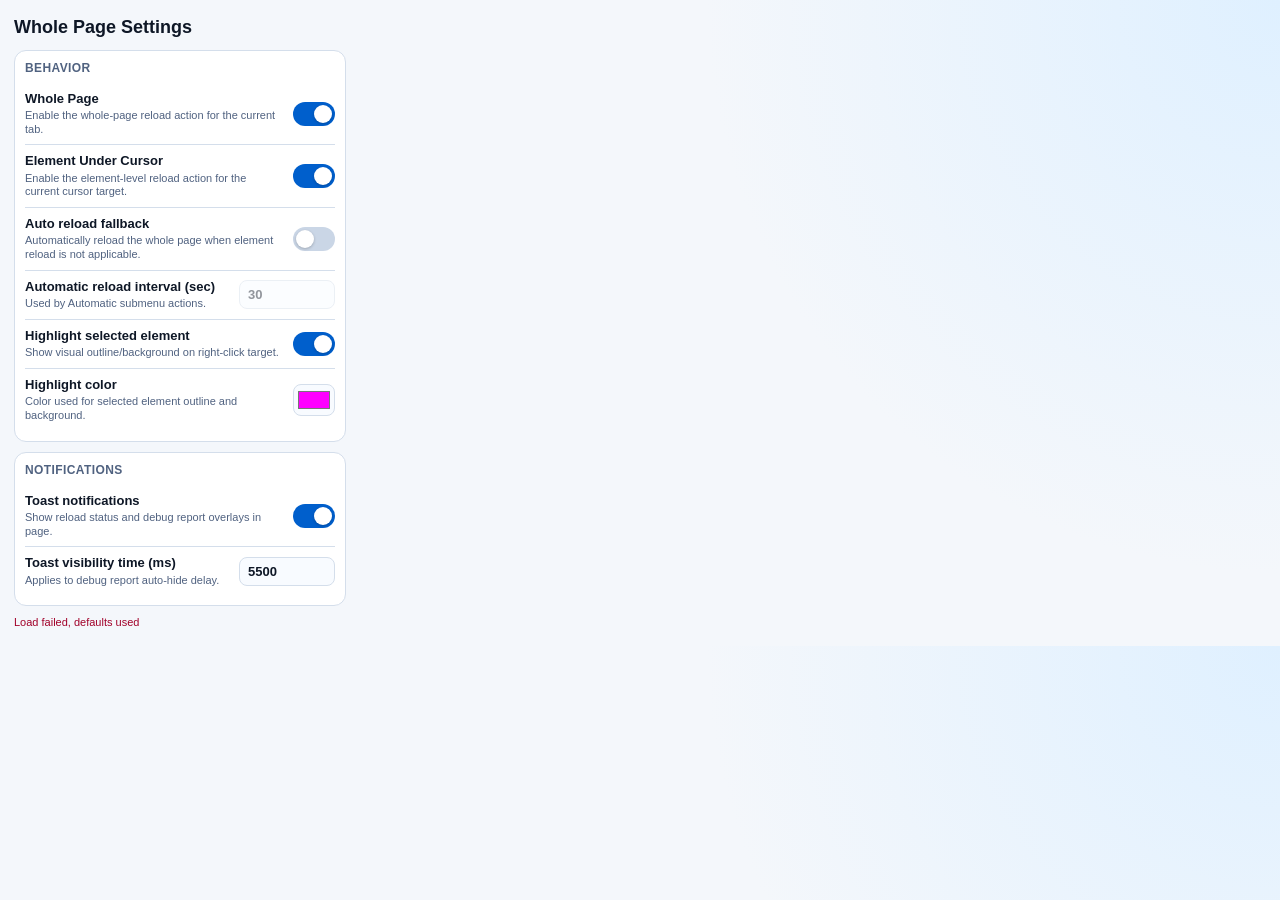
==== DeepReload Extension/Resources/settings.html @ d02b8a39 "plus-minus stable behaviour" ====
<!DOCTYPE html>
<html lang="en">
<head>
  <meta charset="UTF-8">
  <meta name="viewport" content="width=device-width, initial-scale=1.0">
  <title>Whole Page Settings</title>
  <link rel="stylesheet" href="settings.css">
  <script type="module" src="settings.js"></script>
</head>
<body>
  <main class="panel">
    <header class="panel-header">
      <h1>Whole Page Settings</h1>
    </header>

    <section class="section">
      <h2>Behavior</h2>

      <label class="setting-row" for="enable-page-reload">
        <span class="setting-copy">
          <span class="setting-title">Whole Page</span>
          <span class="setting-subtitle">Enable the whole-page reload action for the current tab.</span>
        </span>
        <span class="switch-wrap">
          <input id="enable-page-reload" type="checkbox">
          <span class="switch" aria-hidden="true"></span>
        </span>
      </label>

      <label class="setting-row" for="enable-element-reload">
        <span class="setting-copy">
          <span class="setting-title">Element Under Cursor</span>
          <span class="setting-subtitle">Enable the element-level reload action for the current cursor target.</span>
        </span>
        <span class="switch-wrap">
          <input id="enable-element-reload" type="checkbox">
          <span class="switch" aria-hidden="true"></span>
        </span>
      </label>

      <label class="setting-row" for="enable-auto-reload-fallback">
        <span class="setting-copy">
          <span class="setting-title">Auto reload fallback</span>
          <span class="setting-subtitle">Automatically reload the whole page when element reload is not applicable.</span>
        </span>
        <span class="switch-wrap">
          <input id="enable-auto-reload-fallback" type="checkbox">
          <span class="switch" aria-hidden="true"></span>
        </span>
      </label>

      <label class="input-row" for="auto-reload-interval-sec">
        <span class="setting-copy">
          <span class="setting-title">Automatic reload interval (sec)</span>
          <span class="setting-subtitle">Used by Automatic submenu actions.</span>
        </span>
        <input id="auto-reload-interval-sec" type="number" min="5" max="3600" step="1">
      </label>

      <label class="setting-row" for="enable-element-highlight">
        <span class="setting-copy">
          <span class="setting-title">Highlight selected element</span>
          <span class="setting-subtitle">Show visual outline/background on right-click target.</span>
        </span>
        <span class="switch-wrap">
          <input id="enable-element-highlight" type="checkbox">
          <span class="switch" aria-hidden="true"></span>
        </span>
      </label>

      <label class="input-row" for="highlight-color">
        <span class="setting-copy">
          <span class="setting-title">Highlight color</span>
          <span class="setting-subtitle">Color used for selected element outline and background.</span>
        </span>
        <input id="highlight-color" type="color" value="#ff00ff">
      </label>
    </section>

    <section class="section">
      <h2>Notifications</h2>

      <label class="setting-row" for="enable-toast-notification">
        <span class="setting-copy">
          <span class="setting-title">Toast notifications</span>
          <span class="setting-subtitle">Show reload status and debug report overlays in page.</span>
        </span>
        <span class="switch-wrap">
          <input id="enable-toast-notification" type="checkbox">
          <span class="switch" aria-hidden="true"></span>
        </span>
      </label>

      <label class="input-row" for="toast-duration-ms">
        <span class="setting-copy">
          <span class="setting-title">Toast visibility time (ms)</span>
          <span class="setting-subtitle">Applies to debug report auto-hide delay.</span>
        </span>
        <input id="toast-duration-ms" type="number" min="1000" max="15000" step="100">
      </label>
    </section>

    <p id="save-status" class="save-status" role="status" aria-live="polite">Ready</p>
  </main>
</body>
</html>
---- DeepReload Extension/Resources/settings.css ----
:root {
  --bg: #f4f7fb;
  --surface: #ffffff;
  --text: #0e1726;
  --muted: #506280;
  --line: #d4deeb;
  --accent: #005fcc;
  --accent-strong: #004ca3;
  --accent-soft: rgba(0, 95, 204, 0.14);
  --ok: #006b3c;
}

* {
  box-sizing: border-box;
}

body {
  margin: 0;
  width: 360px;
  background: radial-gradient(circle at top right, #dff0ff, var(--bg) 40%);
  color: var(--text);
  font-family: "Avenir Next", "SF Pro Text", "Segoe UI", sans-serif;
}

.panel {
  padding: 14px;
}

.panel-header {
  margin-bottom: 12px;
}

.eyebrow {
  margin: 0;
  font-size: 11px;
  letter-spacing: 0.5px;
  text-transform: uppercase;
  color: var(--muted);
}

h1 {
  margin: 3px 0 0;
  font-size: 18px;
  line-height: 1.15;
}

.section {
  background: var(--surface);
  border: 1px solid var(--line);
  border-radius: 12px;
  padding: 10px;
  margin-bottom: 10px;
}

h2 {
  margin: 0 0 8px;
  font-size: 12px;
  text-transform: uppercase;
  letter-spacing: 0.4px;
  color: var(--muted);
}

.setting-row,
.input-row {
  display: flex;
  justify-content: space-between;
  gap: 10px;
  align-items: center;
  padding: 8px 0;
}

.setting-row + .setting-row,
.setting-row + .input-row,
.input-row + .setting-row,
.input-row + .input-row {
  border-top: 1px solid var(--line);
}

.setting-copy {
  display: flex;
  flex-direction: column;
  gap: 2px;
  min-width: 0;
}

.setting-title {
  font-size: 13px;
  font-weight: 600;
  line-height: 1.25;
}

.setting-subtitle {
  font-size: 11px;
  color: var(--muted);
  line-height: 1.25;
}

.switch-wrap {
  position: relative;
  width: 42px;
  flex: 0 0 auto;
}

.switch-wrap input {
  position: absolute;
  inset: 0;
  margin: 0;
  opacity: 0;
  cursor: pointer;
}

.switch {
  display: block;
  width: 42px;
  height: 24px;
  border-radius: 999px;
  background: #cad6e6;
  transition: background-color 0.18s ease;
  position: relative;
}

.switch::after {
  content: "";
  position: absolute;
  top: 3px;
  left: 3px;
  width: 18px;
  height: 18px;
  border-radius: 50%;
  background: #ffffff;
  box-shadow: 0 1px 3px rgba(0, 0, 0, 0.22);
  transition: transform 0.18s ease;
}

.switch-wrap input:checked + .switch {
  background: var(--accent);
}

.switch-wrap input:checked + .switch::after {
  transform: translateX(18px);
}

.switch-wrap input:focus-visible + .switch {
  outline: 2px solid var(--accent-soft);
  outline-offset: 2px;
}

#toast-duration-ms,
#auto-reload-interval-sec {
  width: 96px;
  border: 1px solid var(--line);
  border-radius: 8px;
  padding: 6px 8px;
  font-size: 13px;
  font-weight: 600;
  color: var(--text);
  background: #f8fbff;
}

#toast-duration-ms:focus-visible,
#auto-reload-interval-sec:focus-visible {
  border-color: var(--accent);
  outline: 2px solid var(--accent-soft);
  outline-offset: 1px;
}

#toast-duration-ms:disabled,
#auto-reload-interval-sec:disabled {
  opacity: 0.45;
}

#highlight-color {
  width: 44px;
  height: 32px;
  border: 1px solid var(--line);
  border-radius: 8px;
  padding: 2px;
  background: #f8fbff;
}

#highlight-color:focus-visible {
  border-color: var(--accent);
  outline: 2px solid var(--accent-soft);
  outline-offset: 1px;
}

.info-line {
  margin: 2px 0;
  font-size: 12px;
}

.info-line.muted {
  color: var(--muted);
}

.save-status {
  margin: 8px 0 0;
  font-size: 11px;
  color: var(--ok);
  min-height: 16px;
}

@media (max-width: 380px) {
  body {
    width: 100%;
    min-width: 320px;
  }
}
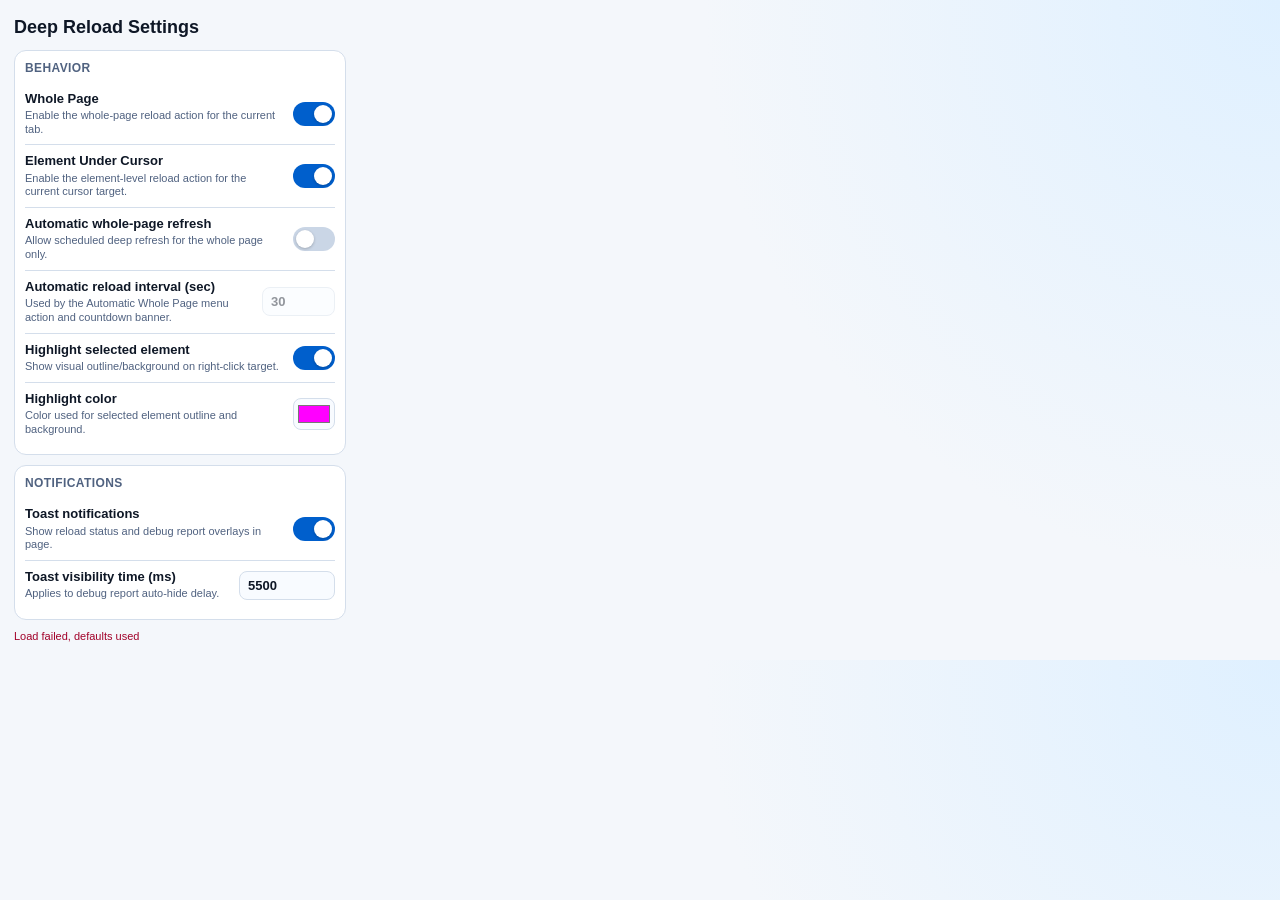
==== commit b95e79ce: "UX issues fixed" ====
--- a/DeepReload Extension/Resources/settings.html
+++ b/DeepReload Extension/Resources/settings.html
@@ -3,14 +3,14 @@
 <head>
   <meta charset="UTF-8">
   <meta name="viewport" content="width=device-width, initial-scale=1.0">
-  <title>Whole Page Settings</title>
+  <title>Deep Reload Settings</title>
   <link rel="stylesheet" href="settings.css">
   <script type="module" src="settings.js"></script>
 </head>
 <body>
   <main class="panel">
     <header class="panel-header">
-      <h1>Whole Page Settings</h1>
+      <h1>Deep Reload Settings</h1>
     </header>
 
     <section class="section">
@@ -40,8 +40,8 @@
 
       <label class="setting-row" for="enable-auto-reload-fallback">
         <span class="setting-copy">
-          <span class="setting-title">Auto reload fallback</span>
-          <span class="setting-subtitle">Automatically reload the whole page when element reload is not applicable.</span>
+          <span class="setting-title">Automatic whole-page refresh</span>
+          <span class="setting-subtitle">Allow scheduled deep refresh for the whole page only.</span>
         </span>
         <span class="switch-wrap">
           <input id="enable-auto-reload-fallback" type="checkbox">
@@ -52,7 +52,7 @@
       <label class="input-row" for="auto-reload-interval-sec">
         <span class="setting-copy">
           <span class="setting-title">Automatic reload interval (sec)</span>
-          <span class="setting-subtitle">Used by Automatic submenu actions.</span>
+          <span class="setting-subtitle">Used by the Automatic Whole Page menu action and countdown banner.</span>
         </span>
         <input id="auto-reload-interval-sec" type="number" min="5" max="3600" step="1">
       </label>
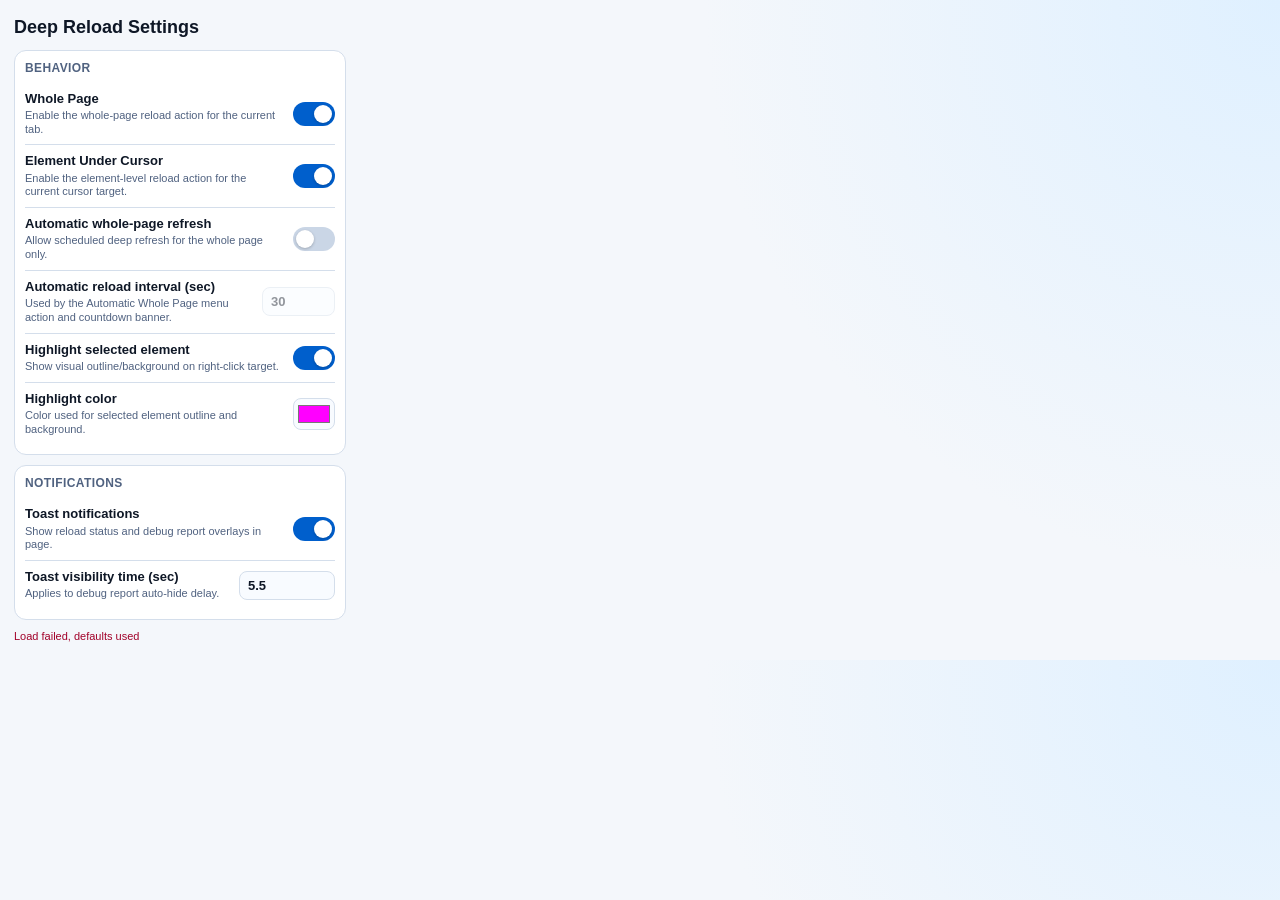
==== commit 60f8db8c: "Huge src has been splitted" ====
--- a/DeepReload Extension/Resources/settings.html
+++ b/DeepReload Extension/Resources/settings.html
@@ -91,12 +91,12 @@
         </span>
       </label>
 
-      <label class="input-row" for="toast-duration-ms">
+      <label class="input-row" for="toast-duration-sec">
         <span class="setting-copy">
-          <span class="setting-title">Toast visibility time (ms)</span>
+          <span class="setting-title">Toast visibility time (sec)</span>
           <span class="setting-subtitle">Applies to debug report auto-hide delay.</span>
         </span>
-        <input id="toast-duration-ms" type="number" min="1000" max="15000" step="100">
+        <input id="toast-duration-sec" type="number" min="1" max="15" step="0.1">
       </label>
     </section>
 
--- a/DeepReload Extension/Resources/settings.css
+++ b/DeepReload Extension/Resources/settings.css
@@ -145,7 +145,7 @@
   outline-offset: 2px;
 }
 
-#toast-duration-ms,
+#toast-duration-sec,
 #auto-reload-interval-sec {
   width: 96px;
   border: 1px solid var(--line);
@@ -157,14 +157,14 @@
   background: #f8fbff;
 }
 
-#toast-duration-ms:focus-visible,
+#toast-duration-sec:focus-visible,
 #auto-reload-interval-sec:focus-visible {
   border-color: var(--accent);
   outline: 2px solid var(--accent-soft);
   outline-offset: 1px;
 }
 
-#toast-duration-ms:disabled,
+#toast-duration-sec:disabled,
 #auto-reload-interval-sec:disabled {
   opacity: 0.45;
 }
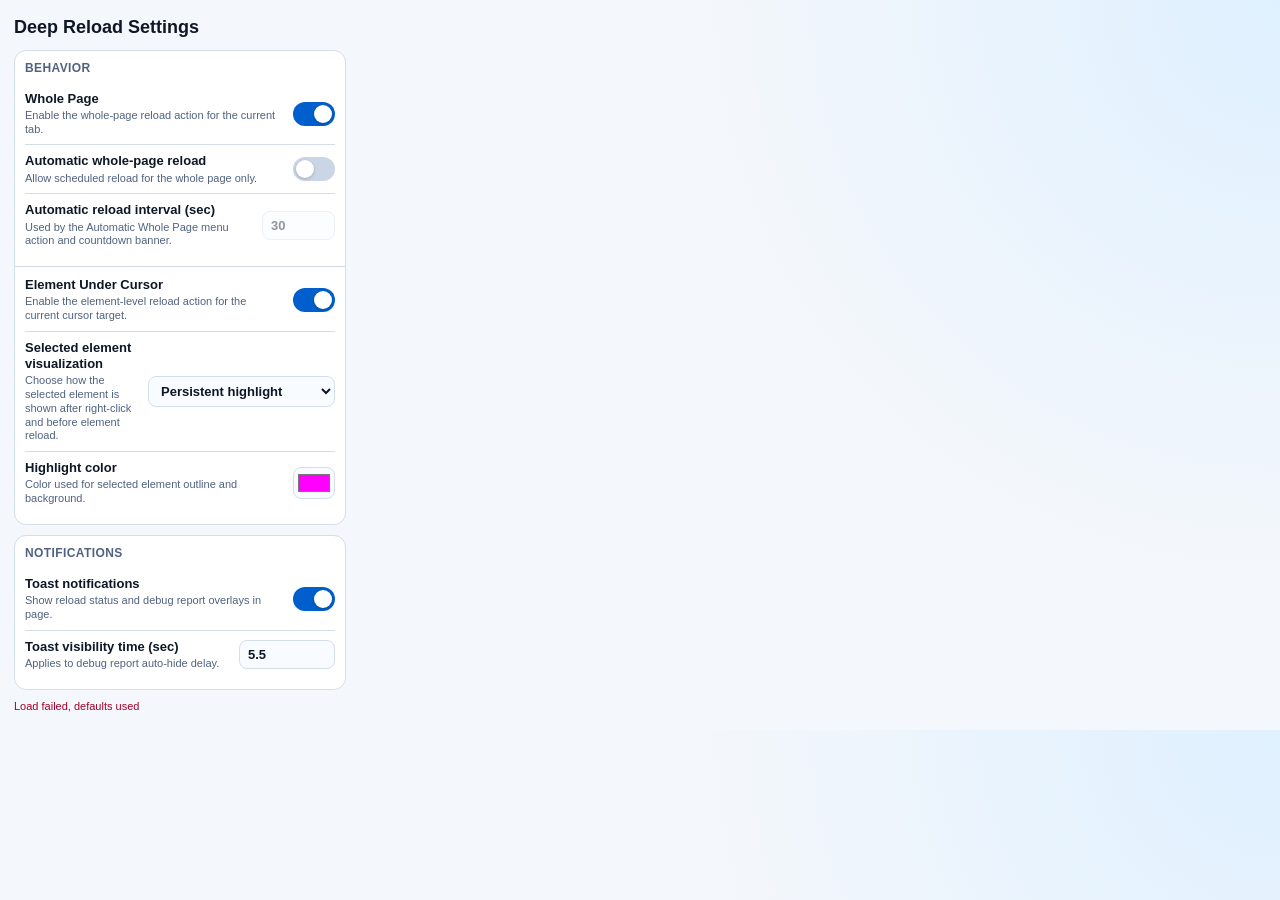
==== commit e3364d8f: "ready to distribution" ====
--- a/DeepReload Extension/Resources/settings.html
+++ b/DeepReload Extension/Resources/settings.html
@@ -5,6 +5,7 @@
   <meta name="viewport" content="width=device-width, initial-scale=1.0">
   <title>Deep Reload Settings</title>
   <link rel="stylesheet" href="settings.css">
+  <script src="settings-schema.js"></script>
   <script type="module" src="settings.js"></script>
 </head>
 <body>
@@ -27,21 +28,10 @@
         </span>
       </label>
 
-      <label class="setting-row" for="enable-element-reload">
-        <span class="setting-copy">
-          <span class="setting-title">Element Under Cursor</span>
-          <span class="setting-subtitle">Enable the element-level reload action for the current cursor target.</span>
-        </span>
-        <span class="switch-wrap">
-          <input id="enable-element-reload" type="checkbox">
-          <span class="switch" aria-hidden="true"></span>
-        </span>
-      </label>
-
       <label class="setting-row" for="enable-auto-reload-fallback">
         <span class="setting-copy">
-          <span class="setting-title">Automatic whole-page refresh</span>
-          <span class="setting-subtitle">Allow scheduled deep refresh for the whole page only.</span>
+          <span class="setting-title">Automatic whole-page reload</span>
+          <span class="setting-subtitle">Allow scheduled reload for the whole page only.</span>
         </span>
         <span class="switch-wrap">
           <input id="enable-auto-reload-fallback" type="checkbox">
@@ -57,15 +47,31 @@
         <input id="auto-reload-interval-sec" type="number" min="5" max="3600" step="1">
       </label>
 
-      <label class="setting-row" for="enable-element-highlight">
+      <div class="control-divider" role="separator" aria-hidden="true"></div>
+
+      <label class="setting-row" for="enable-element-reload">
         <span class="setting-copy">
-          <span class="setting-title">Highlight selected element</span>
-          <span class="setting-subtitle">Show visual outline/background on right-click target.</span>
+          <span class="setting-title">Element Under Cursor</span>
+          <span class="setting-subtitle">Enable the element-level reload action for the current cursor target.</span>
         </span>
         <span class="switch-wrap">
-          <input id="enable-element-highlight" type="checkbox">
+          <input id="enable-element-reload" type="checkbox">
           <span class="switch" aria-hidden="true"></span>
         </span>
+      </label>
+
+      <label class="input-row" for="element-selection-style">
+        <span class="setting-copy">
+          <span class="setting-title">Selected element visualization</span>
+          <span class="setting-subtitle">Choose how the selected element is shown after right-click and before element reload.</span>
+        </span>
+        <select id="element-selection-style">
+          <option value="none">None</option>
+          <option value="blink">Short blink</option>
+          <option value="half-blink">Short half-blink</option>
+          <option value="persistent">Persistent highlight</option>
+          <option value="half-persistent">Persistent half-highlight</option>
+        </select>
       </label>
 
       <label class="input-row" for="highlight-color">
--- a/DeepReload Extension/Resources/settings.css
+++ b/DeepReload Extension/Resources/settings.css
@@ -74,6 +74,11 @@
 .input-row + .setting-row,
 .input-row + .input-row {
   border-top: 1px solid var(--line);
+}
+
+.control-divider {
+  border-top: 1px solid var(--line);
+  margin: 10px -10px 2px;
 }
 
 .setting-copy {
@@ -146,7 +151,8 @@
 }
 
 #toast-duration-sec,
-#auto-reload-interval-sec {
+#auto-reload-interval-sec,
+#element-selection-style {
   width: 96px;
   border: 1px solid var(--line);
   border-radius: 8px;
@@ -157,15 +163,21 @@
   background: #f8fbff;
 }
 
+#element-selection-style {
+  width: 198px;
+}
+
 #toast-duration-sec:focus-visible,
-#auto-reload-interval-sec:focus-visible {
+#auto-reload-interval-sec:focus-visible,
+#element-selection-style:focus-visible {
   border-color: var(--accent);
   outline: 2px solid var(--accent-soft);
   outline-offset: 1px;
 }
 
 #toast-duration-sec:disabled,
-#auto-reload-interval-sec:disabled {
+#auto-reload-interval-sec:disabled,
+#element-selection-style:disabled {
   opacity: 0.45;
 }
 
@@ -184,6 +196,10 @@
   outline-offset: 1px;
 }
 
+#highlight-color:disabled {
+  opacity: 0.45;
+}
+
 .info-line {
   margin: 2px 0;
   font-size: 12px;
